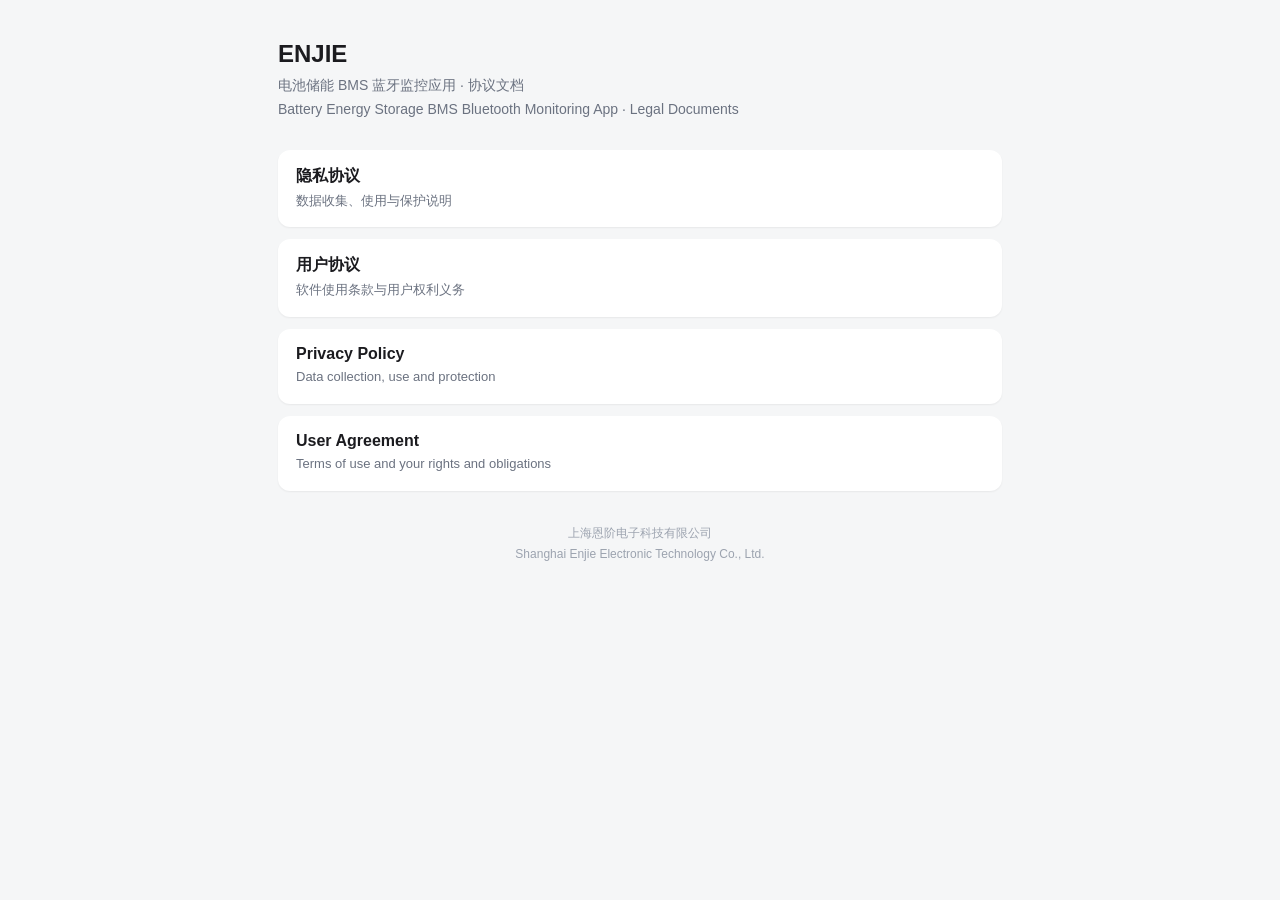
==== index.html @ 1769cfd1 "Add files via upload" ====
<!doctype html>
<html lang="zh-CN">
<head>
<meta charset="utf-8">
<meta name="viewport" content="width=device-width, initial-scale=1">
<title>ENJIE 协议文档</title>
<style>
  :root { color-scheme: light }
  * { box-sizing: border-box }
  body {
    margin: 0; background: #f5f6f7; color: #1b1b1f;
    font-family: -apple-system, BlinkMacSystemFont, "Segoe UI", "PingFang SC", "Microsoft YaHei", sans-serif;
    -webkit-text-size-adjust: 100%;
  }
  main { max-width: 760px; margin: 0 auto; padding: 40px 18px 64px }
  h1 { font-size: 24px; margin: 0 0 6px; font-weight: 600 }
  p.lead { margin: 0 0 28px; color: #6b7280; font-size: 14px; line-height: 1.7 }
  ul.docs { list-style: none; margin: 0; padding: 0; display: grid; gap: 12px }
  ul.docs a {
    display: block; padding: 16px 18px; border-radius: 12px; background: #fff;
    color: inherit; text-decoration: none; box-shadow: 0 1px 2px rgba(0, 0, 0, .06);
  }
  ul.docs a:active { background: #f0f1f3 }
  .t { font-size: 16px; font-weight: 600; margin-bottom: 4px }
  .d { font-size: 13px; color: #6b7280; line-height: 1.6 }
  footer { margin-top: 32px; color: #9ca3af; font-size: 12px; text-align: center; line-height: 1.8 }
</style>
</head>
<body>
<main>
  <h1>ENJIE</h1>
  <p class="lead">电池储能 BMS 蓝牙监控应用 · 协议文档<br>Battery Energy Storage BMS Bluetooth Monitoring App · Legal Documents</p>

  <ul class="docs">
    <li>
      <a href="./privacy.html">
        <div class="t">隐私协议</div>
        <div class="d">数据收集、使用与保护说明</div>
      </a>
    </li>
    <li>
      <a href="./agreement.html">
        <div class="t">用户协议</div>
        <div class="d">软件使用条款与用户权利义务</div>
      </a>
    </li>
    <li>
      <a href="./privacy-en.html">
        <div class="t">Privacy Policy</div>
        <div class="d">Data collection, use and protection</div>
      </a>
    </li>
    <li>
      <a href="./agreement-en.html">
        <div class="t">User Agreement</div>
        <div class="d">Terms of use and your rights and obligations</div>
      </a>
    </li>
  </ul>

  <footer>
    上海恩阶电子科技有限公司<br>
    Shanghai Enjie Electronic Technology Co., Ltd.
  </footer>
</main>
</body>
</html>
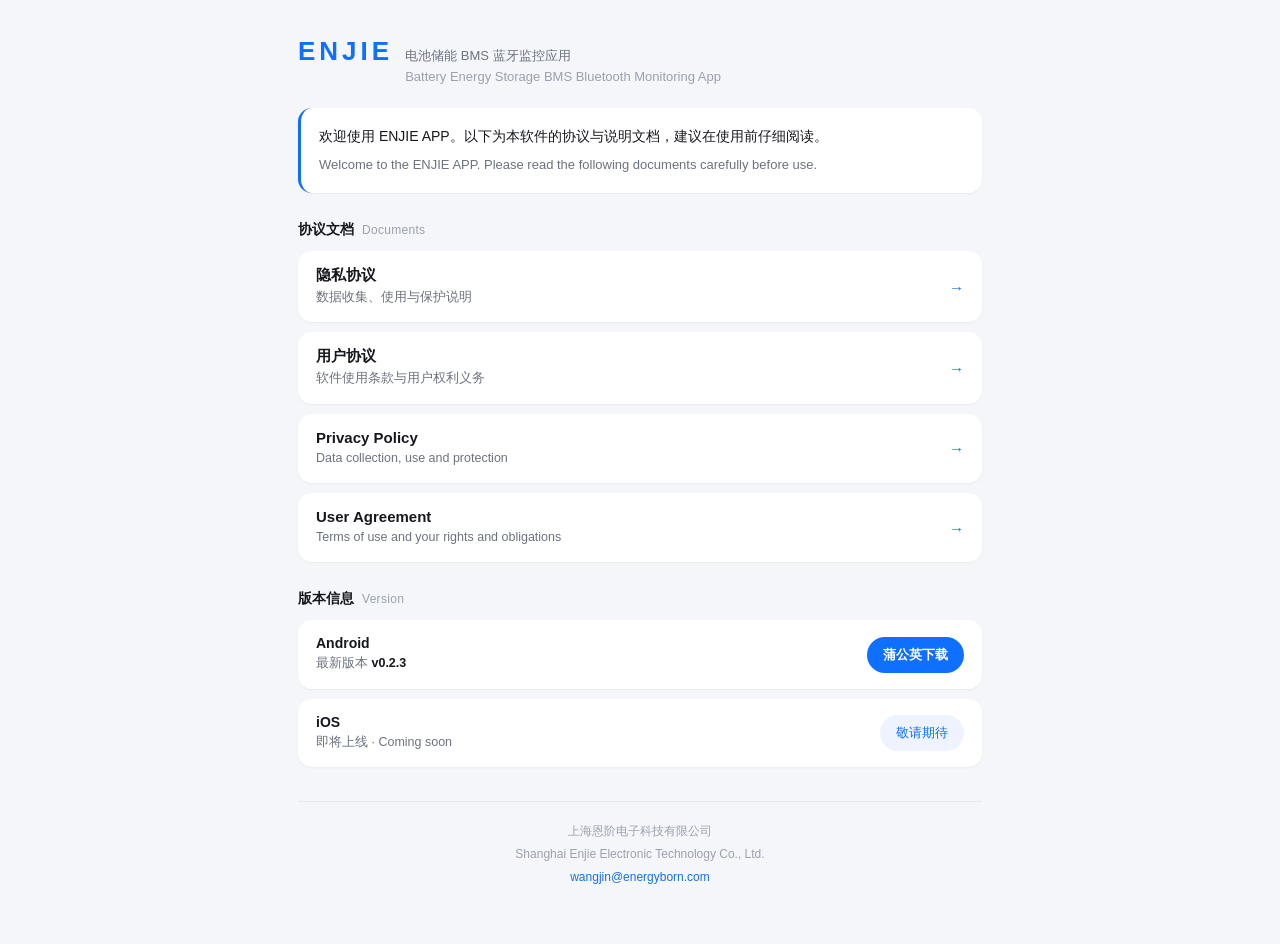
==== commit f5d217ff: "Add files via upload" ====
--- a/index.html
+++ b/index.html
@@ -5,63 +5,163 @@
 <meta name="viewport" content="width=device-width, initial-scale=1">
 <title>ENJIE 协议文档</title>
 <style>
-  :root { color-scheme: light }
+  :root {
+    color-scheme: light;
+    --brand: #0f6fff;
+    --bg: #f4f6f9;
+    --card: #ffffff;
+    --text: #16181d;
+    --sub: #6b7280;
+    --line: #e6e9ef;
+  }
   * { box-sizing: border-box }
   body {
-    margin: 0; background: #f5f6f7; color: #1b1b1f;
+    margin: 0; background: var(--bg); color: var(--text);
     font-family: -apple-system, BlinkMacSystemFont, "Segoe UI", "PingFang SC", "Microsoft YaHei", sans-serif;
     -webkit-text-size-adjust: 100%;
   }
-  main { max-width: 760px; margin: 0 auto; padding: 40px 18px 64px }
-  h1 { font-size: 24px; margin: 0 0 6px; font-weight: 600 }
-  p.lead { margin: 0 0 28px; color: #6b7280; font-size: 14px; line-height: 1.7 }
-  ul.docs { list-style: none; margin: 0; padding: 0; display: grid; gap: 12px }
+  main { max-width: 720px; margin: 0 auto; padding: 36px 18px 56px }
+
+  header { display: flex; align-items: baseline; gap: 12px; flex-wrap: wrap }
+  .brand {
+    font-size: 26px; font-weight: 700; letter-spacing: 4px;
+    color: var(--brand);
+  }
+  .tagline { margin: 0; font-size: 13px; color: var(--sub); line-height: 1.6 }
+  .tagline span { color: #9aa1ad }
+
+  .welcome {
+    margin: 20px 0 0; font-size: 14px; line-height: 1.75; color: var(--text);
+    padding: 16px 18px; background: var(--card); border-radius: 14px;
+    border-left: 3px solid var(--brand);
+    box-shadow: 0 1px 2px rgba(22, 24, 29, .05);
+  }
+  .welcome span { display: block; margin-top: 6px; color: var(--sub); font-size: 13px }
+
+  section { margin-top: 28px }
+  h2 {
+    font-size: 14px; font-weight: 600; margin: 0 0 12px; color: var(--text);
+    display: flex; align-items: center; gap: 8px;
+  }
+  h2 .en { font-weight: 400; font-size: 12px; color: #9aa1ad; letter-spacing: .3px }
+
+  ul.docs { list-style: none; margin: 0; padding: 0; display: grid; gap: 10px }
   ul.docs a {
-    display: block; padding: 16px 18px; border-radius: 12px; background: #fff;
-    color: inherit; text-decoration: none; box-shadow: 0 1px 2px rgba(0, 0, 0, .06);
+    position: relative; display: block; padding: 15px 44px 15px 18px;
+    background: var(--card); border-radius: 14px; color: inherit; text-decoration: none;
+    box-shadow: 0 1px 2px rgba(22, 24, 29, .05);
+    transition: transform .12s ease, box-shadow .12s ease;
   }
-  ul.docs a:active { background: #f0f1f3 }
-  .t { font-size: 16px; font-weight: 600; margin-bottom: 4px }
-  .d { font-size: 13px; color: #6b7280; line-height: 1.6 }
-  footer { margin-top: 32px; color: #9ca3af; font-size: 12px; text-align: center; line-height: 1.8 }
+  ul.docs a::after {
+    content: "\2192"; position: absolute; right: 18px; top: 50%;
+    transform: translateY(-50%); color: var(--brand); font-size: 15px;
+  }
+  ul.docs a:hover { box-shadow: 0 3px 10px rgba(22, 24, 29, .09) }
+  ul.docs .t { display: block; font-size: 15px; font-weight: 600; margin-bottom: 3px }
+  ul.docs .d { display: block; font-size: 12.5px; color: var(--sub); line-height: 1.55 }
+
+  .rows { display: grid; gap: 10px }
+  .row {
+    display: flex; align-items: center; gap: 12px; padding: 15px 18px;
+    background: var(--card); border-radius: 14px;
+    box-shadow: 0 1px 2px rgba(22, 24, 29, .05);
+  }
+  .row .grow { flex: 1; min-width: 0 }
+  .row .t { font-size: 14px; font-weight: 600; margin-bottom: 3px }
+  .row .d { font-size: 12.5px; color: var(--sub); line-height: 1.55 }
+  .row b { color: var(--text); font-weight: 600; font-variant-numeric: tabular-nums }
+  .btn {
+    flex: none; display: inline-block; padding: 9px 16px; border-radius: 999px;
+    background: var(--brand); color: #fff; text-decoration: none;
+    font-size: 13px; font-weight: 600; white-space: nowrap;
+  }
+  .btn.ghost { background: #eef3ff; color: var(--brand); font-weight: 500 }
+
+  footer {
+    margin-top: 34px; padding-top: 18px; border-top: 1px solid var(--line);
+    color: #9aa1ad; font-size: 12px; line-height: 1.9; text-align: center;
+  }
+  footer a { color: var(--brand); text-decoration: none }
 </style>
 </head>
 <body>
 <main>
-  <h1>ENJIE</h1>
-  <p class="lead">电池储能 BMS 蓝牙监控应用 · 协议文档<br>Battery Energy Storage BMS Bluetooth Monitoring App · Legal Documents</p>
+  <header>
+    <div class="brand">ENJIE</div>
+    <p class="tagline">电池储能 BMS 蓝牙监控应用<br><span>Battery Energy Storage BMS Bluetooth Monitoring App</span></p>
+  </header>
 
-  <ul class="docs">
-    <li>
-      <a href="./privacy.html">
-        <div class="t">隐私协议</div>
-        <div class="d">数据收集、使用与保护说明</div>
-      </a>
-    </li>
-    <li>
-      <a href="./agreement.html">
-        <div class="t">用户协议</div>
-        <div class="d">软件使用条款与用户权利义务</div>
-      </a>
-    </li>
-    <li>
-      <a href="./privacy-en.html">
-        <div class="t">Privacy Policy</div>
-        <div class="d">Data collection, use and protection</div>
-      </a>
-    </li>
-    <li>
-      <a href="./agreement-en.html">
-        <div class="t">User Agreement</div>
-        <div class="d">Terms of use and your rights and obligations</div>
-      </a>
-    </li>
-  </ul>
+  <p class="welcome">
+    欢迎使用 ENJIE APP。以下为本软件的协议与说明文档，建议在使用前仔细阅读。
+    <span>Welcome to the ENJIE APP. Please read the following documents carefully before use.</span>
+  </p>
+
+  <section>
+    <h2>协议文档 <span class="en">Documents</span></h2>
+    <ul class="docs">
+      <li>
+        <a href="./privacy.html">
+          <span class="t">隐私协议</span>
+          <span class="d">数据收集、使用与保护说明</span>
+        </a>
+      </li>
+      <li>
+        <a href="./agreement.html">
+          <span class="t">用户协议</span>
+          <span class="d">软件使用条款与用户权利义务</span>
+        </a>
+      </li>
+      <li>
+        <a href="./privacy-en.html">
+          <span class="t">Privacy Policy</span>
+          <span class="d">Data collection, use and protection</span>
+        </a>
+      </li>
+      <li>
+        <a href="./agreement-en.html">
+          <span class="t">User Agreement</span>
+          <span class="d">Terms of use and your rights and obligations</span>
+        </a>
+      </li>
+    </ul>
+  </section>
+
+  <section>
+    <h2>版本信息 <span class="en">Version</span></h2>
+    <div class="rows">
+      <div class="row">
+        <div class="grow">
+          <div class="t">Android</div>
+          <div class="d">最新版本 <b id="android-version">请见下载页</b></div>
+        </div>
+        <a class="btn" href="https://www.pgyer.com/enjie-android" target="_blank" rel="noopener">蒲公英下载</a>
+      </div>
+      <div class="row">
+        <div class="grow">
+          <div class="t">iOS</div>
+          <div class="d">即将上线 · Coming soon</div>
+        </div>
+        <span class="btn ghost">敬请期待</span>
+      </div>
+    </div>
+  </section>
 
   <footer>
     上海恩阶电子科技有限公司<br>
-    Shanghai Enjie Electronic Technology Co., Ltd.
+    Shanghai Enjie Electronic Technology Co., Ltd.<br>
+    <a href="mailto:wangjin@energyborn.com">wangjin@energyborn.com</a>
   </footer>
 </main>
+
+<script>
+  // 版本号从 version.json 读取，避免两处维护
+  fetch('./version.json')
+    .then(function (r) { return r.ok ? r.json() : null; })
+    .then(function (json) {
+      var v = json && json.android && json.android.latest_version;
+      if (v) document.getElementById('android-version').textContent = 'v' + v;
+    })
+    .catch(function () { /* 读取失败保留兜底文案 */ });
+</script>
 </body>
 </html>
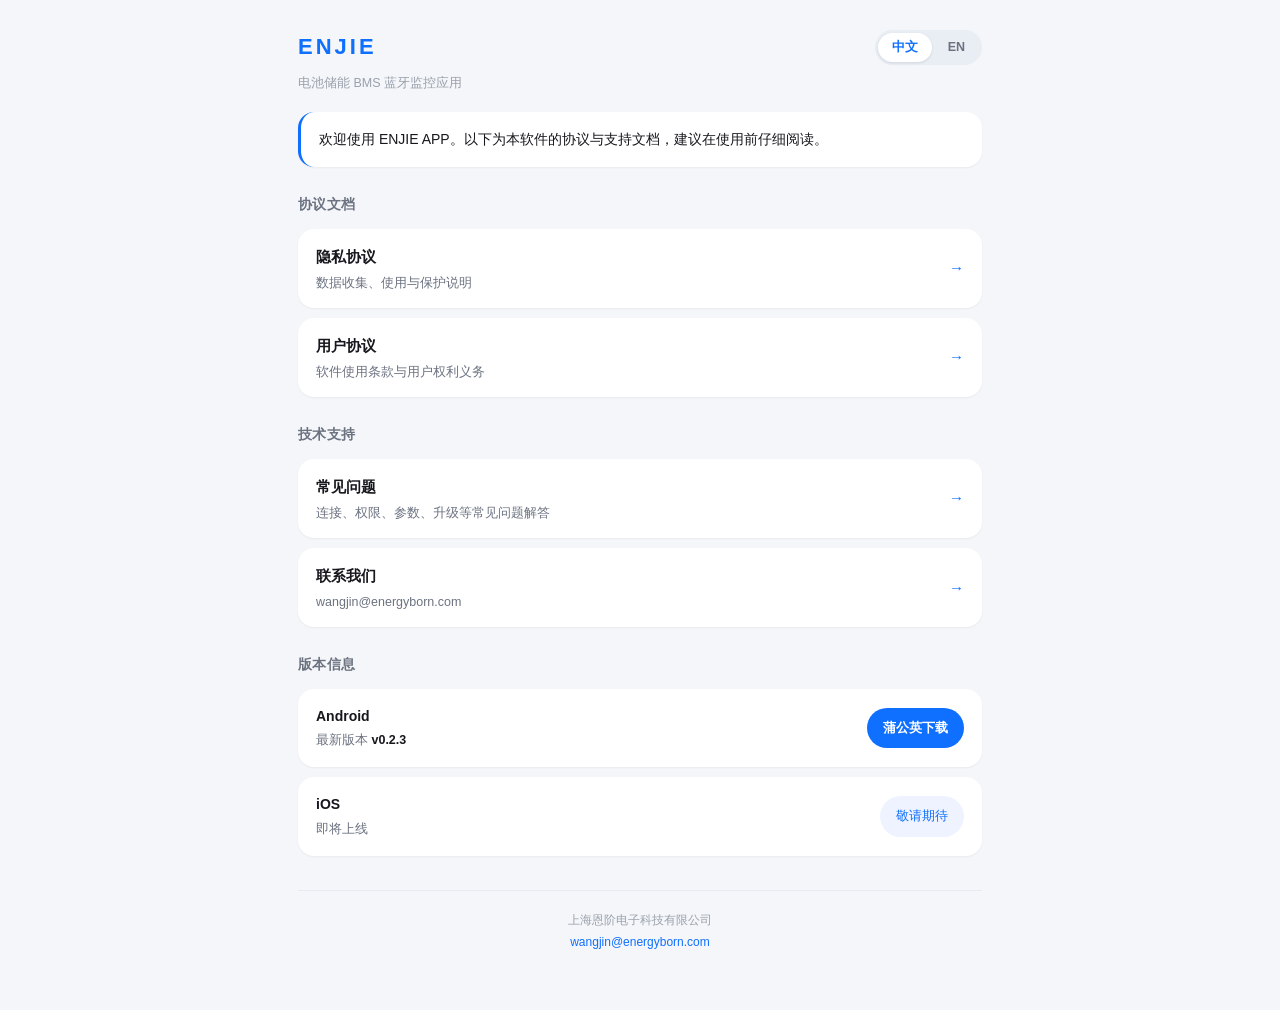
==== commit ca3b0d3a: "Add files via upload" ====
--- a/index.html
+++ b/index.html
@@ -3,122 +3,56 @@
 <head>
 <meta charset="utf-8">
 <meta name="viewport" content="width=device-width, initial-scale=1">
-<title>ENJIE 协议文档</title>
-<style>
-  :root {
-    color-scheme: light;
-    --brand: #0f6fff;
-    --bg: #f4f6f9;
-    --card: #ffffff;
-    --text: #16181d;
-    --sub: #6b7280;
-    --line: #e6e9ef;
-  }
-  * { box-sizing: border-box }
-  body {
-    margin: 0; background: var(--bg); color: var(--text);
-    font-family: -apple-system, BlinkMacSystemFont, "Segoe UI", "PingFang SC", "Microsoft YaHei", sans-serif;
-    -webkit-text-size-adjust: 100%;
-  }
-  main { max-width: 720px; margin: 0 auto; padding: 36px 18px 56px }
+<title>ENJIE · 协议与支持</title>
+<link rel="stylesheet" href="./style.css">
+<script>
+  // 首屏前应用语言偏好，避免中英文闪烁
+  (function () {
+    var l = 'zh';
+    try { l = localStorage.getItem('enjie-lang') === 'en' ? 'en' : 'zh'; } catch (e) {}
+    document.documentElement.className = 'lang-' + l;
+  })();
+</script>
+</head>
+<body class="lang-zh">
+<main>
+  <div class="top">
+    <a class="brand" href="./index.html">ENJIE</a>
+    <div class="lang">
+      <button type="button" data-set-lang="zh">中文</button>
+      <button type="button" data-set-lang="en">EN</button>
+    </div>
+  </div>
 
-  header { display: flex; align-items: baseline; gap: 12px; flex-wrap: wrap }
-  .brand {
-    font-size: 26px; font-weight: 700; letter-spacing: 4px;
-    color: var(--brand);
-  }
-  .tagline { margin: 0; font-size: 13px; color: var(--sub); line-height: 1.6 }
-  .tagline span { color: #9aa1ad }
+  <p class="tagline">
+    <span class="zh">电池储能 BMS 蓝牙监控应用</span>
+    <span class="en">Battery Energy Storage BMS Bluetooth Monitoring App</span>
+  </p>
 
-  .welcome {
-    margin: 20px 0 0; font-size: 14px; line-height: 1.75; color: var(--text);
-    padding: 16px 18px; background: var(--card); border-radius: 14px;
-    border-left: 3px solid var(--brand);
-    box-shadow: 0 1px 2px rgba(22, 24, 29, .05);
-  }
-  .welcome span { display: block; margin-top: 6px; color: var(--sub); font-size: 13px }
-
-  section { margin-top: 28px }
-  h2 {
-    font-size: 14px; font-weight: 600; margin: 0 0 12px; color: var(--text);
-    display: flex; align-items: center; gap: 8px;
-  }
-  h2 .en { font-weight: 400; font-size: 12px; color: #9aa1ad; letter-spacing: .3px }
-
-  ul.docs { list-style: none; margin: 0; padding: 0; display: grid; gap: 10px }
-  ul.docs a {
-    position: relative; display: block; padding: 15px 44px 15px 18px;
-    background: var(--card); border-radius: 14px; color: inherit; text-decoration: none;
-    box-shadow: 0 1px 2px rgba(22, 24, 29, .05);
-    transition: transform .12s ease, box-shadow .12s ease;
-  }
-  ul.docs a::after {
-    content: "\2192"; position: absolute; right: 18px; top: 50%;
-    transform: translateY(-50%); color: var(--brand); font-size: 15px;
-  }
-  ul.docs a:hover { box-shadow: 0 3px 10px rgba(22, 24, 29, .09) }
-  ul.docs .t { display: block; font-size: 15px; font-weight: 600; margin-bottom: 3px }
-  ul.docs .d { display: block; font-size: 12.5px; color: var(--sub); line-height: 1.55 }
-
-  .rows { display: grid; gap: 10px }
-  .row {
-    display: flex; align-items: center; gap: 12px; padding: 15px 18px;
-    background: var(--card); border-radius: 14px;
-    box-shadow: 0 1px 2px rgba(22, 24, 29, .05);
-  }
-  .row .grow { flex: 1; min-width: 0 }
-  .row .t { font-size: 14px; font-weight: 600; margin-bottom: 3px }
-  .row .d { font-size: 12.5px; color: var(--sub); line-height: 1.55 }
-  .row b { color: var(--text); font-weight: 600; font-variant-numeric: tabular-nums }
-  .btn {
-    flex: none; display: inline-block; padding: 9px 16px; border-radius: 999px;
-    background: var(--brand); color: #fff; text-decoration: none;
-    font-size: 13px; font-weight: 600; white-space: nowrap;
-  }
-  .btn.ghost { background: #eef3ff; color: var(--brand); font-weight: 500 }
-
-  footer {
-    margin-top: 34px; padding-top: 18px; border-top: 1px solid var(--line);
-    color: #9aa1ad; font-size: 12px; line-height: 1.9; text-align: center;
-  }
-  footer a { color: var(--brand); text-decoration: none }
-</style>
-</head>
-<body>
-<main>
-  <header>
-    <div class="brand">ENJIE</div>
-    <p class="tagline">电池储能 BMS 蓝牙监控应用<br><span>Battery Energy Storage BMS Bluetooth Monitoring App</span></p>
-  </header>
-
-  <p class="welcome">
-    欢迎使用 ENJIE APP。以下为本软件的协议与说明文档，建议在使用前仔细阅读。
-    <span>Welcome to the ENJIE APP. Please read the following documents carefully before use.</span>
+  <p class="lead">
+    <span class="zh">欢迎使用 ENJIE APP。以下为本软件的协议与支持文档，建议在使用前仔细阅读。</span>
+    <span class="en">Welcome to the ENJIE APP. Please read the documents below before using the app.</span>
   </p>
 
   <section>
-    <h2>协议文档 <span class="en">Documents</span></h2>
-    <ul class="docs">
+    <h2><span class="zh">协议文档</span><span class="en">Documents</span></h2>
+    <ul class="cards">
       <li>
-        <a href="./privacy.html">
+        <a class="zh" href="./privacy.html">
           <span class="t">隐私协议</span>
           <span class="d">数据收集、使用与保护说明</span>
         </a>
-      </li>
-      <li>
-        <a href="./agreement.html">
-          <span class="t">用户协议</span>
-          <span class="d">软件使用条款与用户权利义务</span>
-        </a>
-      </li>
-      <li>
-        <a href="./privacy-en.html">
+        <a class="en" href="./privacy-en.html">
           <span class="t">Privacy Policy</span>
           <span class="d">Data collection, use and protection</span>
         </a>
       </li>
       <li>
-        <a href="./agreement-en.html">
+        <a class="zh" href="./agreement.html">
+          <span class="t">用户协议</span>
+          <span class="d">软件使用条款与用户权利义务</span>
+        </a>
+        <a class="en" href="./agreement-en.html">
           <span class="t">User Agreement</span>
           <span class="d">Terms of use and your rights and obligations</span>
         </a>
@@ -127,39 +61,70 @@
   </section>
 
   <section>
-    <h2>版本信息 <span class="en">Version</span></h2>
+    <h2><span class="zh">技术支持</span><span class="en">Support</span></h2>
+    <ul class="cards">
+      <li>
+        <a href="./support.html">
+          <span class="t zh">常见问题</span><span class="t en">FAQ</span>
+          <span class="d zh">连接、权限、参数、升级等常见问题解答</span>
+          <span class="d en">Connection, permissions, settings and firmware upgrade</span>
+        </a>
+      </li>
+      <li>
+        <a href="mailto:wangjin@energyborn.com">
+          <span class="t zh">联系我们</span><span class="t en">Contact us</span>
+          <span class="d zh">wangjin@energyborn.com</span>
+          <span class="d en">wangjin@energyborn.com</span>
+        </a>
+      </li>
+    </ul>
+  </section>
+
+  <section>
+    <h2><span class="zh">版本信息</span><span class="en">Version</span></h2>
     <div class="rows">
       <div class="row">
         <div class="grow">
-          <div class="t">Android</div>
-          <div class="d">最新版本 <b id="android-version">请见下载页</b></div>
+          <div class="rt">Android</div>
+          <div class="rd">
+            <span class="zh">最新版本 <b id="android-version">请见下载页</b></span>
+            <span class="en">Latest <b id="android-version-en">See download page</b></span>
+          </div>
         </div>
-        <a class="btn" href="https://www.pgyer.com/enjie-android" target="_blank" rel="noopener">蒲公英下载</a>
+        <a class="btn" href="https://www.pgyer.com/enjie-android" target="_blank" rel="noopener">
+          <span class="zh">蒲公英下载</span><span class="en">Download</span>
+        </a>
       </div>
       <div class="row">
         <div class="grow">
-          <div class="t">iOS</div>
-          <div class="d">即将上线 · Coming soon</div>
+          <div class="rt">iOS</div>
+          <div class="rd">
+            <span class="zh">即将上线</span><span class="en">Coming soon</span>
+          </div>
         </div>
-        <span class="btn ghost">敬请期待</span>
+        <span class="btn ghost"><span class="zh">敬请期待</span><span class="en">Stay tuned</span></span>
       </div>
     </div>
   </section>
 
   <footer>
-    上海恩阶电子科技有限公司<br>
-    Shanghai Enjie Electronic Technology Co., Ltd.<br>
+    <span class="zh">上海恩阶电子科技有限公司</span>
+    <span class="en">Shanghai Enjie Electronic Technology Co., Ltd.</span><br>
     <a href="mailto:wangjin@energyborn.com">wangjin@energyborn.com</a>
   </footer>
 </main>
-
+<script src="./site.js"></script>
 <script>
   // 版本号从 version.json 读取，避免两处维护
   fetch('./version.json')
     .then(function (r) { return r.ok ? r.json() : null; })
     .then(function (json) {
       var v = json && json.android && json.android.latest_version;
-      if (v) document.getElementById('android-version').textContent = 'v' + v;
+      if (!v) return;
+      var zh = document.getElementById('android-version');
+      var en = document.getElementById('android-version-en');
+      if (zh) zh.textContent = 'v' + v;
+      if (en) en.textContent = 'v' + v;
     })
     .catch(function () { /* 读取失败保留兜底文案 */ });
 </script>
--- a/style.css
+++ b/style.css
@@ -0,0 +1,154 @@
+:root {
+  color-scheme: light;
+  --brand: #0f6fff;
+  --brand-soft: #eef3ff;
+  --bg: #f4f6f9;
+  --card: #ffffff;
+  --text: #16181d;
+  --sub: #6b7280;
+  --muted: #9aa1ad;
+  --line: #e7eaf0;
+  --radius: 16px;
+  --shadow: 0 1px 2px rgba(22, 24, 29, .05);
+  --shadow-hover: 0 6px 18px rgba(22, 24, 29, .09);
+}
+
+* { box-sizing: border-box }
+
+body {
+  margin: 0;
+  background: var(--bg);
+  color: var(--text);
+  font-family: -apple-system, BlinkMacSystemFont, "Segoe UI", "PingFang SC", "Microsoft YaHei", sans-serif;
+  -webkit-text-size-adjust: 100%;
+  line-height: 1.75;
+}
+
+main { max-width: 720px; margin: 0 auto; padding: 28px 18px 56px }
+
+/* ---------- 语言切换 ---------- */
+.lang-zh .en, .lang-en .zh { display: none !important }
+
+.top {
+  display: flex; align-items: center; justify-content: space-between;
+  gap: 12px; margin-bottom: 6px;
+}
+.brand {
+  font-size: 22px; font-weight: 700; letter-spacing: 3px;
+  color: var(--brand); text-decoration: none;
+}
+.lang {
+  display: inline-flex; padding: 3px; border-radius: 999px;
+  background: #e9edf4; gap: 2px;
+}
+.lang button {
+  appearance: none; border: 0; cursor: pointer;
+  padding: 6px 14px; border-radius: 999px;
+  background: transparent; color: var(--sub);
+  font-size: 12.5px; font-weight: 600; font-family: inherit;
+  transition: background .15s ease, color .15s ease;
+}
+.lang button.on { background: #fff; color: var(--brand); box-shadow: 0 1px 3px rgba(22, 24, 29, .1) }
+
+.tagline { margin: 0 0 18px; font-size: 12.5px; color: var(--muted) }
+
+.lead {
+  margin: 0 0 26px; padding: 15px 18px;
+  background: var(--card); border-radius: var(--radius);
+  border-left: 3px solid var(--brand);
+  box-shadow: var(--shadow);
+  font-size: 14px;
+}
+
+/* ---------- 区块 ---------- */
+section { margin-top: 26px }
+h2 {
+  display: flex; align-items: center; gap: 8px;
+  margin: 0 0 12px; font-size: 13.5px; font-weight: 600;
+  color: var(--sub); letter-spacing: .3px;
+}
+
+/* ---------- 卡片链接 ---------- */
+ul.cards { list-style: none; margin: 0; padding: 0; display: grid; gap: 10px }
+ul.cards a {
+  position: relative; display: block; padding: 15px 44px 15px 18px;
+  background: var(--card); border-radius: var(--radius);
+  color: inherit; text-decoration: none;
+  box-shadow: var(--shadow);
+  transition: transform .12s ease, box-shadow .12s ease;
+}
+ul.cards a::after {
+  content: "\2192"; position: absolute; right: 18px; top: 50%;
+  transform: translateY(-50%); color: var(--brand); font-size: 15px;
+}
+ul.cards a:hover { box-shadow: var(--shadow-hover) }
+ul.cards a:active { transform: scale(.995) }
+.t { display: block; font-size: 15px; font-weight: 600; margin-bottom: 3px }
+.d { display: block; font-size: 12.5px; color: var(--sub); line-height: 1.6 }
+
+/* ---------- 版本信息 ---------- */
+.rows { display: grid; gap: 10px }
+.row {
+  display: flex; align-items: center; gap: 12px;
+  padding: 15px 18px; background: var(--card);
+  border-radius: var(--radius); box-shadow: var(--shadow);
+}
+.row .grow { flex: 1; min-width: 0 }
+.row .rt { font-size: 14px; font-weight: 600; margin-bottom: 2px }
+.row .rd { font-size: 12.5px; color: var(--sub) }
+.row b { color: var(--text); font-variant-numeric: tabular-nums }
+.btn {
+  flex: none; display: inline-block; padding: 9px 16px; border-radius: 999px;
+  background: var(--brand); color: #fff; text-decoration: none;
+  font-size: 13px; font-weight: 600; white-space: nowrap;
+}
+.btn.ghost { background: var(--brand-soft); color: var(--brand); font-weight: 500 }
+
+/* ---------- FAQ ---------- */
+.faq { display: grid; gap: 10px }
+details {
+  background: var(--card); border-radius: var(--radius);
+  box-shadow: var(--shadow); overflow: hidden;
+}
+details summary {
+  cursor: pointer; list-style: none; padding: 15px 44px 15px 18px;
+  position: relative; font-size: 14px; font-weight: 600;
+}
+details summary::-webkit-details-marker { display: none }
+details summary::after {
+  content: "+"; position: absolute; right: 18px; top: 50%;
+  transform: translateY(-50%); color: var(--brand); font-size: 17px; font-weight: 400;
+}
+details[open] summary::after { content: "\2212" }
+details .a {
+  padding: 0 18px 16px; font-size: 13.5px; color: #3c414b; line-height: 1.8;
+}
+details .a p { margin: 0 0 8px }
+details .a p:last-child { margin-bottom: 0 }
+details .a a { color: var(--brand) }
+
+/* ---------- 文档页 ---------- */
+.doc-top {
+  display: flex; align-items: center; justify-content: space-between;
+  gap: 12px; margin-bottom: 14px; font-size: 13px;
+}
+.doc-top a { color: var(--brand); text-decoration: none }
+.doc-top a.switch {
+  padding: 5px 12px; border-radius: 999px; background: var(--brand-soft);
+  font-weight: 600;
+}
+h1 { font-size: 21px; line-height: 1.4; margin: 0 0 6px; font-weight: 600 }
+p.meta { margin: 0 0 18px; color: var(--muted); font-size: 12.5px }
+article {
+  background: var(--card); border-radius: var(--radius); padding: 20px 18px;
+  white-space: pre-wrap; word-break: break-word;
+  font-size: 15.5px; line-height: 1.85; box-shadow: var(--shadow);
+}
+article a { color: var(--brand) }
+
+/* ---------- 页脚 ---------- */
+footer {
+  margin-top: 34px; padding-top: 18px; border-top: 1px solid var(--line);
+  color: var(--muted); font-size: 12px; line-height: 1.9; text-align: center;
+}
+footer a { color: var(--brand); text-decoration: none }
